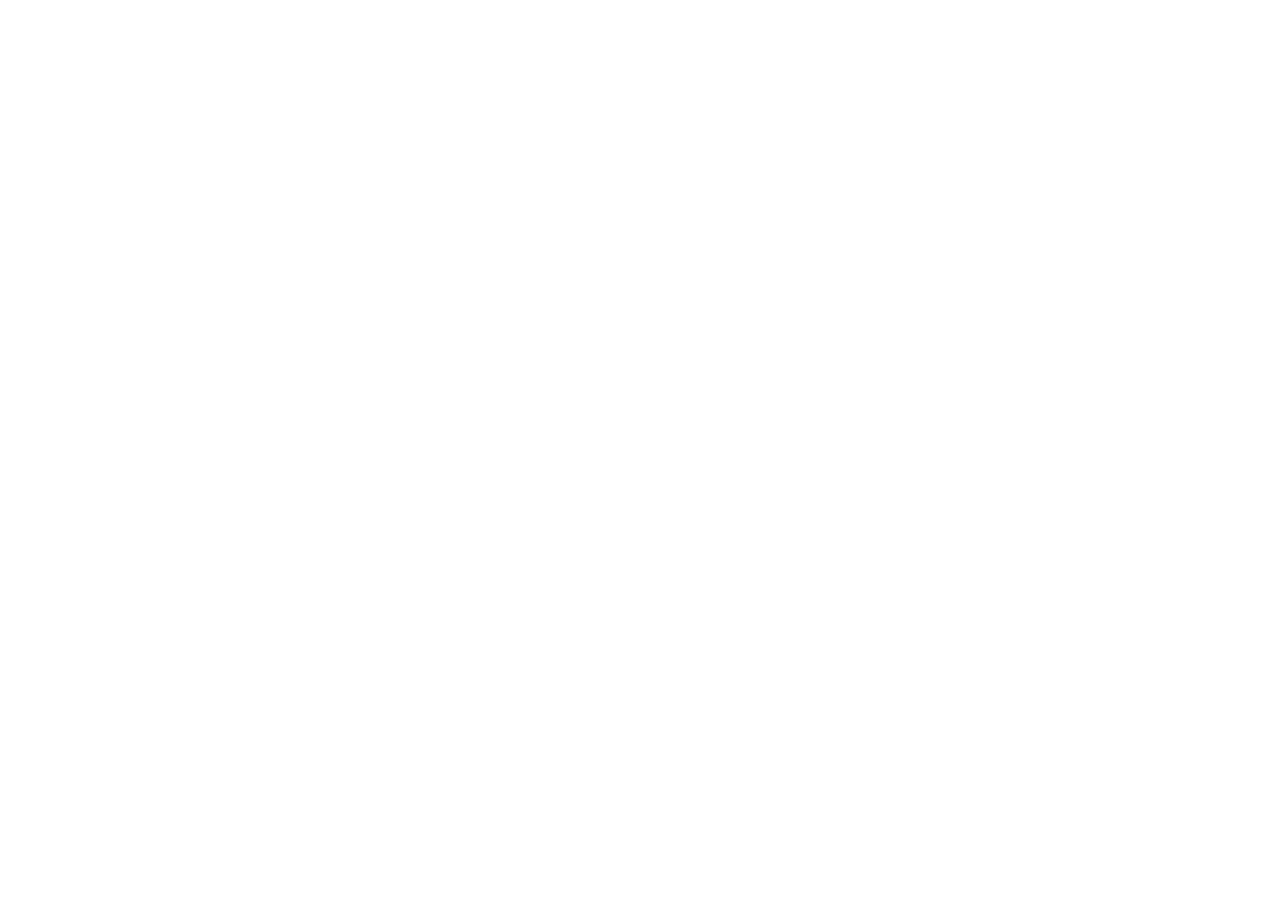
==== event.html @ 6a675188 "Created event.html for individual events" ====
<!DOCTYPE html>
<html lang="en">
<head>
    <meta charset="UTF-8">
    <meta http-equiv="X-UA-Compatible" content="IE=edge">
    <meta name="viewport" content="width=device-width, initial-scale=1.0">
    <title>Document</title>
</head>
<body>
    
</body>
</html>
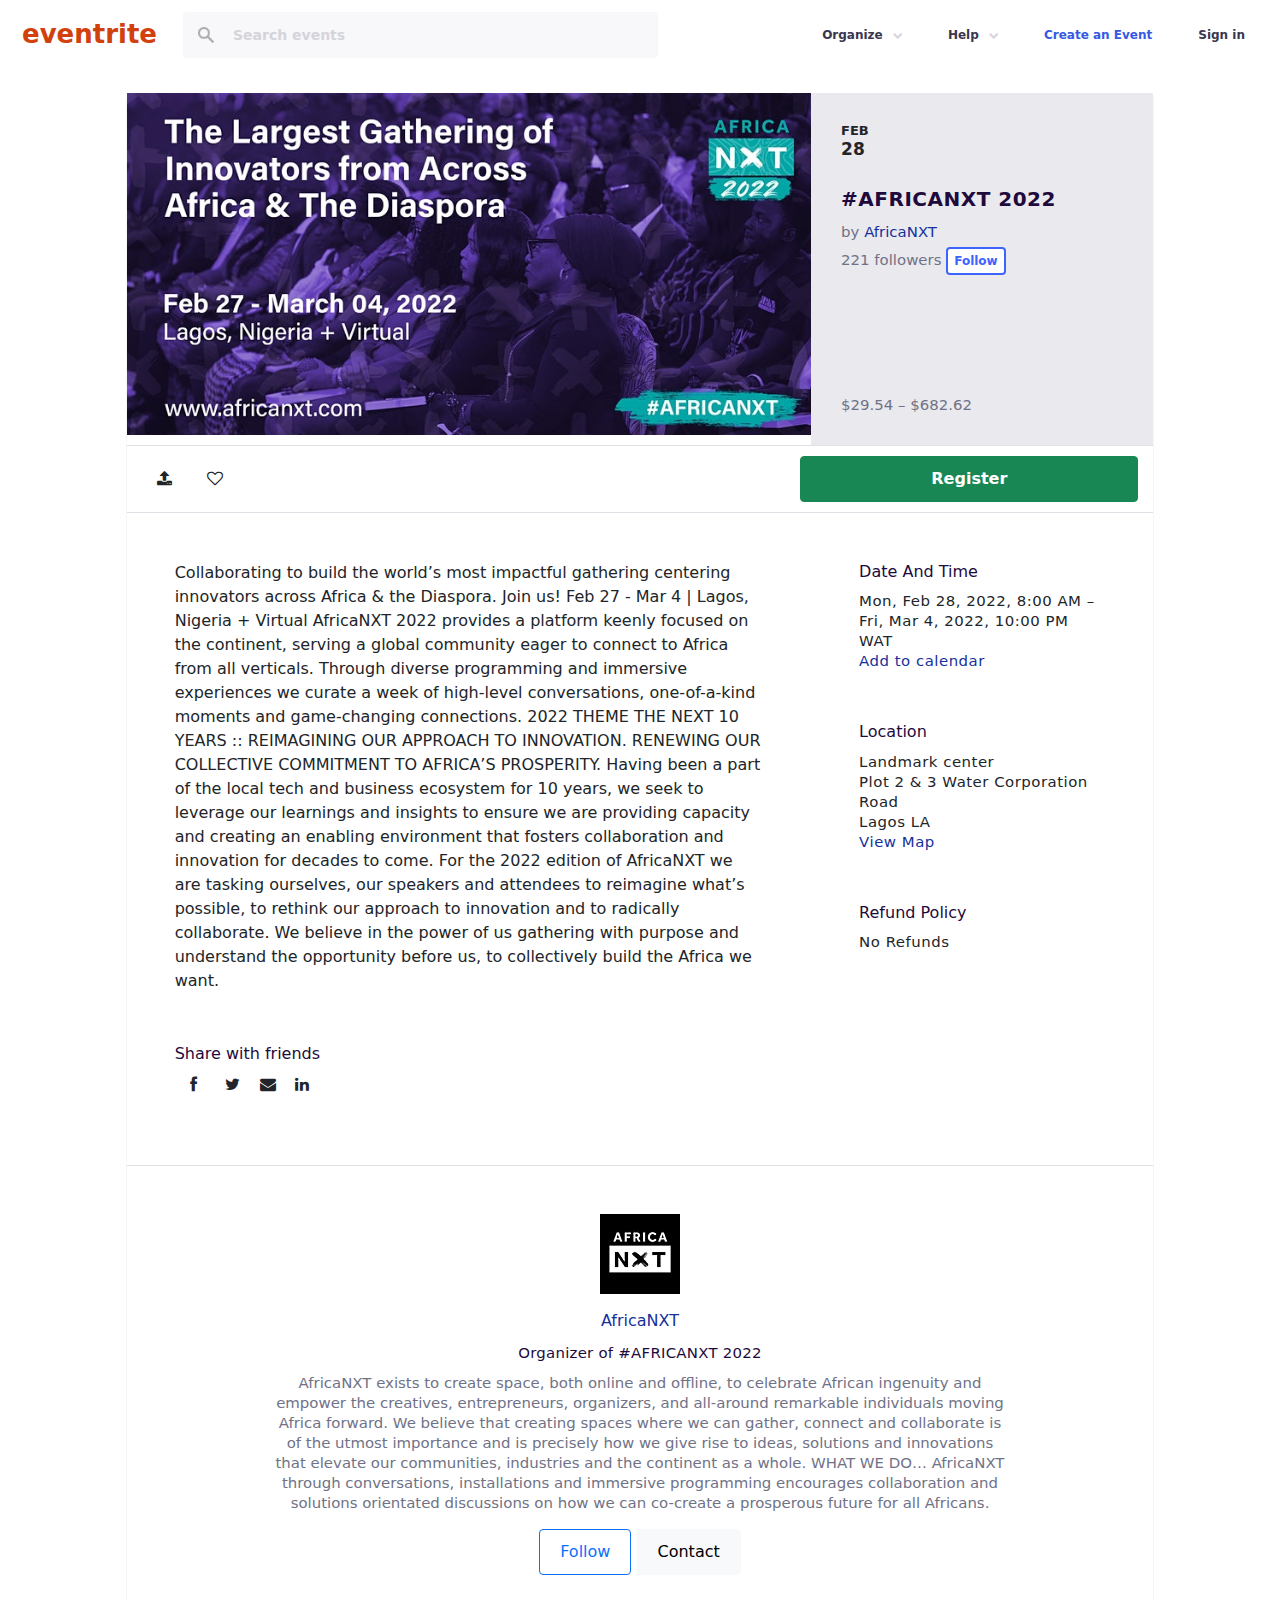
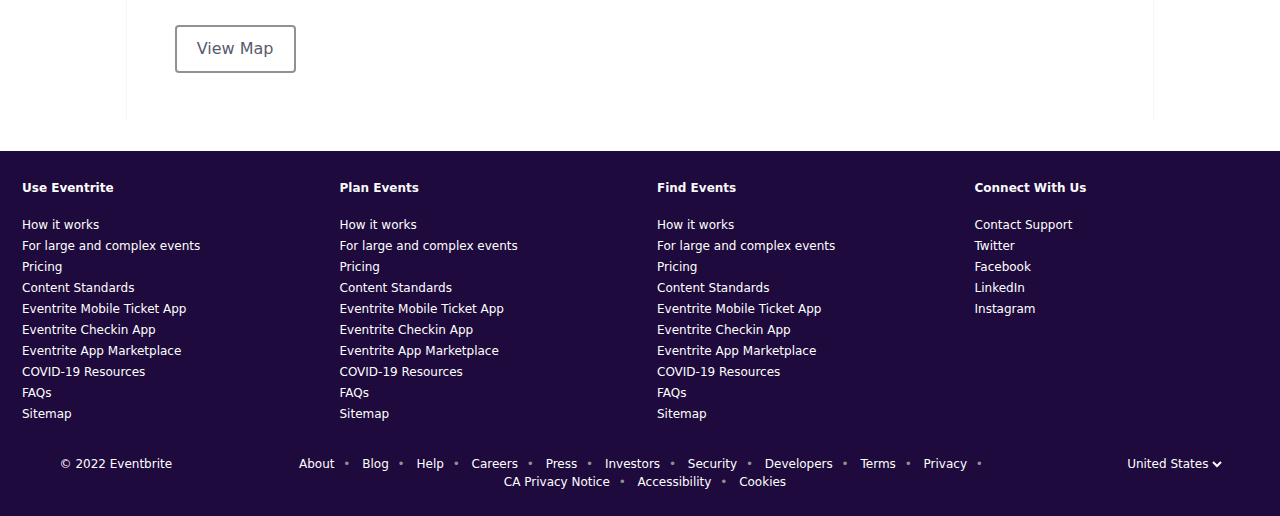
==== commit 4c7297a1: "Created the event page, fixed the navigation div bug, added pictures" ====
--- a/event.html
+++ b/event.html
@@ -4,9 +4,265 @@
     <meta charset="UTF-8">
     <meta http-equiv="X-UA-Compatible" content="IE=edge">
     <meta name="viewport" content="width=device-width, initial-scale=1.0">
-    <title>Document</title>
+    <title>Eventrite</title>
+    <link rel="stylesheet" href="assets/css/bootstrap.min.css">
+    <link rel="stylesheet" href="assets/css/styles.css">
+    <link rel="preconnect" href="https://fonts.googleapis.com">
+    <link rel="preconnect" href="https://fonts.gstatic.com" crossorigin>
+    <link href="https://fonts.googleapis.com/css2?family=Poppins:ital,wght@0,400;0,500;0,600;0,700;1,200&display=swap" rel="stylesheet"> 
+    <link rel="stylesheet" href="assets/font-awesome/css/font-awesome.css">
 </head>
 <body>
-    
+    <nav class="navbar navbar-expand-lg">
+        <div class="container-fluid">
+          <a class="navbar-brand" href="#">eventrite</a>
+          <button class="navbar-toggler" type="button" data-bs-toggle="collapse" data-bs-target="#navbarNav" aria-controls="navbarNav" aria-expanded="false" aria-label="Toggle navigation">
+            <span class="navbar-toggler-icon"><i class="fa fa-home"></i></span>
+          </button>
+          <div class="collapse navbar-collapse" id="navbarNav">
+            <form class="d-flex">
+                <input class="form-control search-header" type="search" placeholder="Search events" aria-label="Search">
+              </form>
+              <div class="ms-auto"></div>
+            <ul class="navbar-nav">
+              <li class="nav-item dropdown">
+                  <div class="dropdown">
+                    <a class="nav-link" href="#">Organize <i class="fa fa-chevron-down"></i></a>
+                    <div class="dropdown-content">
+                        <a href="#">Why Eventrite?</a>
+                        <a href="#">Pricing</a>
+                        <a href="#">Resources</a>
+                    </div>
+                  </div>               
+              </li>
+              <li class="nav-item dropdown">
+                <div class="dropdown">
+                  <a class="nav-link" href="#">Help <i class="fa fa-chevron-down"></i></a>
+                  <div class="dropdown-content">
+                      <a href="#">Find your ticket</a>
+                      <a href="#">Contact an event organizer</a>
+                      <a href="#">Visit help center</a>
+                  </div>
+                </div>               
+            </li>
+              <li class="nav-item">
+                <a class="nav-link exception" href="#">Create an Event</a>
+              </li>
+              <li class="nav-item">
+                <a class="nav-link" href="#">Sign in</a>
+              </li>
+            </ul>
+          </div>
+        </div>
+      </nav>
+<main>
+    <section class="section section-event bg-white">
+        <div class="container-fluid">
+            <div class="row ">
+                <div class="event-details d-grid col-md-10 mx-auto ">
+                    <div class="row mt-4 mx-2 gx-0">
+                        <div class="col-md-8 event-picture">
+                            <img class="img-fluid" src="assets/images/event-banner.jpg" alt="">
+                        </div>
+                        <div class="col-md-4 event-date-details">
+                            <div class="event-date">
+                                <p class="event-month"> FEB</p>
+                                <p class="event-day"> 28 </p>
+                            </div>
+                            <div class="event-details-two">
+                                <h1 class="event-title">#AFRICANXT 2022</h1>
+                                <span class="event-creator">by <a href="#">AfricaNXT</a></span>
+                                <span class="event-followership">221 followers <button class="btn btn-outline-primary">Follow</button></span>
+                                <span class="ticket-price">$29.54 – $682.62 </span>
+                            </div>
+                            
+                        </div>
+                        <div class="col-md-12 border-top border-bottom col-actions">
+                            <i class="fa fa-upload"></i> <i class="fa fa-heart-o"></i>
+                            <button class="btn btn-success pull-right">Register</button>
+                        </div>
+                        <div class="col-md-8 event-description p-5">
+                            <div class="event-desc-text">
+                                <p >
+
+                                    Collaborating to build the world’s most impactful gathering centering innovators across Africa & the Diaspora. Join us!
+                                    
+                                    Feb 27 - Mar 4 | Lagos, Nigeria + Virtual
+                                    
+                                    AfricaNXT 2022 provides a platform keenly focused on the continent, serving a global community eager to connect to Africa from all verticals. Through diverse programming and immersive experiences we curate a week of high-level conversations, one-of-a-kind moments and game-changing connections.
+                                    
+                                    2022 THEME
+                                    
+                                    THE NEXT 10 YEARS :: REIMAGINING OUR APPROACH TO INNOVATION. RENEWING OUR COLLECTIVE COMMITMENT TO AFRICA’S PROSPERITY.
+                                    
+                                    Having been a part of the local tech and business ecosystem for 10 years, we seek to leverage our learnings and insights to ensure we are providing capacity and creating an enabling environment that fosters collaboration and innovation for decades to come. For the 2022 edition of AfricaNXT we are tasking ourselves, our speakers and attendees to reimagine what’s possible, to rethink our approach to innovation and to radically collaborate. We believe in the power of us gathering with purpose and understand the opportunity before us, to collectively build the Africa we want.
+                                    
+                                </p>
+                            </div>
+                            
+                            <h3>Share with friends</h3>
+                            <p class="social-share"><i class="fa fa-facebook"></i> <i class="fa fa-twitter"></i> <i class="fa fa-envelope"></i> <i class="fa fa-linkedin"></i></p>
+
+                        </div>
+                        <div class="col-md-4 event-desc-dates p-5">
+                            <h3>Date and time</h3>
+                            <p>Mon, Feb 28, 2022, 8:00 AM –</p>
+                            <p>Fri, Mar 4, 2022, 10:00 PM WAT</p>
+                            <p><a href="#">Add to calendar</a></p>
+
+                            <h3>Location</h3>
+                            <p>Landmark center</p>
+                            <p>Plot 2 & 3 Water Corporation Road</p>
+                            <p>Lagos LA</p>
+                            <p><a href="#">View Map</a></p>
+
+                            <h3>Refund Policy</h3>
+                            <p>No Refunds</p>
+
+                        </div>
+                        <div class="col-md-12 other-details p-5 border-top justify-content-center text-center">
+                            <img class="" src="assets/images/brand-logo.jpg" alt="">
+                            <a href="">AfricaNXT</a>
+                            <span>Organizer of #AFRICANXT 2022</span>
+                            <p>
+                                
+
+AfricaNXT exists to create space, both online and offline, to celebrate African ingenuity and empower the creatives, entrepreneurs, organizers, and all-around remarkable individuals moving Africa forward. We believe that creating spaces where we can gather, connect and collaborate is of the utmost importance and is precisely how we give rise to ideas, solutions and innovations that elevate our communities, industries and the continent as a whole.
+
+        WHAT WE DO…
+
+AfricaNXT through conversations, installations and immersive programming encourages collaboration and solutions orientated discussions on how we can co-create a prosperous future for all Africans.
+
+                            </p>
+
+                            <button class="btn btn-outline-primary follow">Follow</button> <button class="btn btn-light contact">Contact</button>
+                            <button class="btn btn-outline-primary view-map">View Map</button>
+                        </div>
+                    </div>
+                </div>        
+            </div>
+        </div>
+    </section>
+</main>
+
+<footer>
+<div class="container-fluid">
+    <div class="row footer-top ">
+        <div class="col-md-3 d-none d-lg-block">
+            <h4>Use Eventrite</h4>
+            <ul class="list-unstyled">
+                <li>How it works</li>
+                <li>For large and complex events</li>
+                <li>Pricing</li>
+                <li>Content Standards</li>
+                <li>Eventrite Mobile Ticket App</li>
+                <li>Eventrite Checkin App</li>
+                <li>Eventrite App Marketplace</li>
+                <li>COVID-19 Resources</li>
+                <li>FAQs</li>
+                <li>Sitemap</li>
+            </ul>
+        </div>
+        <div class="col-md-3 d-none d-lg-block">
+            <h4  class="text-light">Plan Events</h4>
+            <ul class="list-unstyled">
+                <li>How it works</li>
+                <li>For large and complex events</li>
+                <li>Pricing</li>
+                <li>Content Standards</li>
+                <li>Eventrite Mobile Ticket App</li>
+                <li>Eventrite Checkin App</li>
+                <li>Eventrite App Marketplace</li>
+                <li>COVID-19 Resources</li>
+                <li>FAQs</li>
+                <li>Sitemap</li>
+            </ul>
+        </div>
+        <div class="col-md-3 d-none d-lg-block">
+            <h4  class="text-light">Find Events</h4>
+            <ul class="list-unstyled">
+                <li>How it works</li>
+                <li>For large and complex events</li>
+                <li>Pricing</li>
+                <li>Content Standards</li>
+                <li>Eventrite Mobile Ticket App</li>
+                <li>Eventrite Checkin App</li>
+                <li>Eventrite App Marketplace</li>
+                <li>COVID-19 Resources</li>
+                <li>FAQs</li>
+                <li>Sitemap</li>
+            </ul>
+        </div>
+        <div class="col-md-3 d-none d-lg-block">
+            <h4 class="text-light">Connect With Us</h4>
+            <ul class="list-unstyled">
+                <li>Contact Support</li>
+                <li>Twitter</li>
+                <li>Facebook</li>
+                <li>LinkedIn</li>
+                <li>Instagram</li>
+            </ul>
+        </div>
+    </div>
+    <div class="row footer-down mt-3 mb-1 text-center">
+        <div class="col-md-2">
+            <p>© 2022 Eventbrite</p>
+        </div>
+        <div class="col-md-8">
+            <ul class="list-inline">
+                <li class="list-inline-item">
+                    About
+                </li>
+                <li class="list-inline-item">
+                    Blog
+                </li>
+                <li class="list-inline-item">
+                    Help
+                </li>
+                <li class="list-inline-item">
+                    Careers
+                </li>
+                <li class="list-inline-item">
+                    Press
+                </li>
+                <li class="list-inline-item">
+                    Investors
+                </li>
+                <li class="list-inline-item">
+                    Security
+                </li>
+                <li class="list-inline-item">
+                    Developers
+                </li>
+                <li class="list-inline-item">
+                    Terms
+                </li>
+                <li class="list-inline-item">
+                    Privacy
+                </li>
+                <li class="list-inline-item">
+                    CA Privacy Notice
+                </li>
+                <li class="list-inline-item">
+                    Accessibility
+                </li>
+                <li class="list-inline-item">
+                    Cookies
+                </li>
+            </ul>
+        </div>
+        <div class="col-md-2">
+            <select class="country">
+                <option value="USA">United States</option>
+                <option value="es_AR" data-spec="select-option">Argentina</option>
+                <option value="en_AU" data-spec="select-option">Australia</option>
+            </select>
+        </div>
+    </div>
+</div>
+</footer>
+<script src="assets/js/jquery-3.6.0.min.js"></script>
+<script src="assets/js/popper.min.js"></script>
+<script src="assets/js/bootstrap.min.js"></script>
 </body>
 </html>--- a/assets/css/styles.css
+++ b/assets/css/styles.css
@@ -0,0 +1,840 @@
+:root {
+    --Poppins-font: "poppins", cursive;
+    --Rubik-font: "Rubik", cursive;
+    --orange-theme: #d1410c;
+    font-size: 16px;
+}
+
+* {
+    box-sizing: border-box;
+}
+
+
+header,
+section {
+    overflow-x: hidden;
+}
+
+.navbar {
+    padding: 0;
+
+}
+
+.navbar .container-fluid a.navbar-brand {
+    padding: 15px 10px 15px 10px;
+    color: var(--orange-theme);
+    font-weight: 700;
+    font-size: 26px;
+
+}
+
+.navbar .container-fluid .navbar-collapse .d-flex .search-header {
+    background: url(../images/search-icon.png) no-repeat 0 6px #F8F7FA;
+    background-size: 16px 16px;
+    background-position-y: center;
+    background-position-x: 15px;
+    border: none;
+    height: 46px;
+    font-size: 16px;
+    font-weight: 700;
+    min-width: 475px;
+    padding-left: 50px;
+    outline: none;
+}
+
+.navbar .container-fluid .navbar-collapse .d-flex .search-header:focus {
+    outline: none;
+}
+
+.navbar .container-fluid .navbar-collapse .d-flex .search-header::placeholder {
+    color: #D5D4DA;
+    font-size: 14px;
+    font-weight: 700;
+    text-align: left;
+    left: 10px;
+}
+
+.navbar .container-fluid .navbar-collapse .navbar-nav li.nav-item {
+    padding: 0 15px 0 15px;
+
+}
+
+
+.navbar .container-fluid .navbar-collapse .navbar-nav li.nav-item .dropdown .nav-link {
+    font-size: 12px;
+    font-weight: 700;
+    color: #39364F;
+}
+
+.navbar .container-fluid .navbar-collapse .navbar-nav li.nav-item .dropdown .nav-link i {
+    color: #D5D4DA;
+    font-size: 10px;
+    padding-left: 6px;
+}
+
+.navbar .container-fluid .navbar-collapse .navbar-nav li.nav-item .nav-link {
+    font-size: 12px;
+    font-weight: 700;
+    color: #39364F;
+}
+
+.navbar .container-fluid .navbar-collapse .navbar-nav li.nav-item .exception {
+    font-size: 12px;
+    font-weight: 700;
+    color: #3659e3;
+
+}
+
+.dropdown-content {
+    display: none;
+    position: absolute;
+    background: white;
+    min-width: 250px;
+    box-shadow: 0px 2px 15px 0px rgba(0, 0, 0, 0.2);
+    z-index: 1000;
+    right: 0px;
+}
+
+.dropdown-content a {
+    color: #919094;
+    padding: 15px 16px;
+    text-decoration: none;
+    display: block;
+    font-size: 14px;
+}
+
+.dropdown-content a:hover {
+    background: #F8F7FA;
+    color: #39364F;
+}
+
+.dropdown:hover .dropdown-content {
+    display: block;
+}
+
+header .container-fluid .container-bg {
+    background-image: url('../images/container-bg.jpg');
+    background-repeat: no-repeat;
+    background-position: center;
+    height: 398px;
+    background-size: cover;
+}
+
+header .container-fluid .container-bg .bg-splash #home-header-text_svg {
+    max-height: 220px;
+    display: block;
+    margin: 70px 10px 10px 50px;
+
+}
+
+header .container-fluid .container-bg .bg-splash a {
+    max-height: 200px;
+    color: #fff;
+    background-color: var(--orange-theme);
+    border-color: var(--orange-theme);
+    font-weight: 600;
+    font-size: 14px;
+    margin: 10px 10px 10px 50px;
+}
+
+.section {
+    margin-bottom: 30px;
+}
+
+
+
+.section-one .container-fluid .row .notification .notify-message {
+    margin-top: 30px;
+    padding: 15px 6px 1px 20px;
+    border-left: 4px solid var(--orange-theme);
+    box-shadow: 0px 2px 15px 0px rgba(0, 0, 0, 0.2);
+    border-radius: 5px;
+    width: 94%;
+}
+
+.section-one .container-fluid .row .notification .notify-message h5 {
+    font-size: 18px;
+    font-weight: 600;
+}
+
+.section-one .container-fluid .row .notification .notify-message p {
+    font-size: 14px;
+    font-weight: 500;
+}
+
+.section-one .container-fluid .row .col-md-12 h1 {
+    font-size: 40px;
+    font-weight: 900;
+}
+
+.section-one .container-fluid .row .col-md-12 {
+    margin-top: 30px;
+}
+
+.section-one .container-fluid .row .col-md-12 .h1 {
+    font-size: 30px;
+    font-weight: 700;
+}
+
+.section-one .container-fluid .row .col-md-12 .h1 i {
+    font-size: 22px;
+    color: #3659e3;
+}
+
+.section-one .container-fluid .row .col-md-12 .h1 #input {
+    font-size: 30px;
+    font-weight: 700;
+    color: #3659e3;
+    opacity: 100%;
+    border-bottom: 2px solid #D5D4DA;
+    outline: none;
+    min-width: 50px;
+    padding-right: 5px;
+    transition: padding 200ms;
+}
+
+.section-one .container-fluid .row .col-md-12 .h1 #input:empty:before {
+    content: "Kaduna";
+    color: #3659e3;
+}
+
+.section-one .container-fluid .row .col-md-12 .h1 #input:empty:focus:before {
+    color: #D5D4DA;
+}
+
+.section-one .container-fluid .row .col-md-12 .h1 #input:focus {
+    padding-bottom: 3px;
+
+}
+
+.section-one .container-fluid .row .col-md-12 ul.nav {
+    font-size: 14px;
+    font-weight: 700;
+    overflow-x: auto;
+
+
+}
+
+.section-one .container-fluid .row .col-md-12 ul.nav li.nav-item {
+    color: #a0a0a0;
+    padding: 10px 20px;
+}
+
+.section-one .container-fluid .row .col-md-12 ul.nav li.nav-item:first-child {
+    padding: 10px 20px 10px 0px;
+}
+
+.section-one .container-fluid .row .col-md-12 ul.nav li.nav-item a {
+    color: #a0a0a0;
+    padding: 0 0 7px 0;
+}
+
+.section-one .container-fluid .row .col-md-12 ul.nav li.nav-item a.active {
+    color: #3659e3;
+    border-bottom: 2px solid #3659e3;
+}
+
+.section-one .container-fluid .row .col-md-12 ul.nav li.nav-item a:not(.active):hover {
+    color: #1E0A3C;
+    border-bottom: 2px solid #1E0A3C;
+}
+
+.section-one .container-fluid .row .col-md-12 .events-list-heading {
+    color: #1E0A3C;
+    font-size: 1.5rem;
+    font-weight: 700;
+    padding-bottom: 30px;
+
+}
+
+.section-one .container-fluid .events-group .col-md-3 .card {
+    border: none;
+    position: relative;
+}
+
+.section-one .container-fluid .events-group .col-md-3 .card:not(.event-info) {
+    border: none;
+    box-shadow: 0px 1px 8px 0.2px rgba(61, 61, 61, 0.2);
+    transition: box-shadow 200ms;
+}
+
+.section-one .container-fluid .events-group .col-md-3 .card:not(.event-info):hover {
+    box-shadow: 0px 0px 50px 2px rgba(61, 61, 61, 0.2);
+}
+
+.section-one .container-fluid .events-group .col-md-3 .card .card-body .card-title {
+    color: #39364f;
+    font-weight: 700;
+    font-size: 1.125rem;
+}
+
+.section-one .container-fluid .events-group .col-md-3 .card .card-body h6.text-time {
+    color: #f05537;
+    font-weight: 600;
+    font-size: .875rem;
+    margin: 10px 0;
+}
+
+.section-one .container-fluid .events-group .col-md-3 .card .card-body h6.text-address {
+    color: #6f7287;
+    font-weight: 400;
+    font-size: .875rem;
+    margin: 10px 0;
+}
+
+.section-one .container-fluid .events-group .col-md-3 .card .card-body h6.text-price {
+    color: #6f7287;
+    font-weight: 400;
+    font-size: .875rem;
+    margin: 10px 0;
+}
+
+.section-one .container-fluid .events-group .col-md-3 .card .card-body p.text-creator {
+    color: #39364f;
+    font-weight: 600;
+    font-size: .875rem;
+    padding: 0 0;
+    margin: 0 0;
+}
+
+.section-one .container-fluid .events-group .col-md-3 .card .card-body p.text-traction {
+    color: #39364f;
+    font-weight: 600;
+    font-size: .875rem;
+}
+
+
+
+.section-one .container-fluid .events-group .col-md-3 .event-info .card-body h5.card-title {
+    color: #39364f;
+    font-weight: 600;
+    font-size: 1.125rem;
+}
+
+.section-one .container-fluid .events-group .col-md-3 .event-info .card-body p.card-text {
+    color: #39364f;
+    font-weight: 600;
+    font-size: 14px;
+}
+
+.section-one .container-fluid .events-group .col-md-3 .event-info {
+    background-color: #ECDCE6;
+}
+
+.section-one .container-fluid .events-group .col-md-3 .event-info .card-img-overlay a {
+    max-height: 200px;
+    color: #fff;
+    background-color: var(--orange-theme);
+    border-color: var(--orange-theme);
+    font-weight: 600;
+    font-size: 14px;
+    top: 100px;
+    position: relative;
+    padding: 10px 20px;
+}
+
+
+.section-one .container-fluid .events-group .col-md-3 .event-info .card-img-overlay a:hover {
+    background-color: #f05537;
+}
+
+.section-one .container-fluid .events-group .col-md-3 .card:not(.event-info) .card-img-overlay a {
+
+    color: #595b6b;
+    background-color: #fff;
+    border: 1px solid #dbdae3;
+    font-weight: 800;
+    font-size: 16px;
+    top: 120px;
+    position: absolute;
+    border-radius: 100px;
+    padding: 5px 10px 5px 10px;
+    width: min-content;
+    left: 80%;
+}
+
+
+.section-one .container-fluid .events-group .col-md-3 .card:not(.event-info) .card-img-overlay a:hover {
+    background-color: #dbdae3;
+}
+
+
+.section-one .container-fluid .row .col-md-12 .d-grid button {
+    color: #595b6b;
+    font-size: 14px;
+    font-weight: 600;
+}
+
+
+.btn.btn-outline-gray {
+    border: 2px solid rgb(177, 177, 177);
+}
+
+
+/* Login section */
+
+main.login .container-fluid .row .col-md-6 div h1 {
+    padding: 0px 10px 1px 0px;
+    color: var(--orange-theme);
+    font-weight: 700;
+    font-size: 26px;
+
+}
+
+main.login .container-fluid .row .col-md-6 div h2 {
+    padding: 0px 10px 15px 0px;
+    color: #1E0A3C;
+    font-weight: 700;
+    font-size: 3.25rem;
+
+}
+
+main.login .container-fluid .row .col-md-6 .d-grid a {
+    text-decoration: none;
+    color: #3659e3;
+    font-size: 14px;
+    font-weight: 600;
+    padding: 5px 20px;
+    display: block;
+    min-width: 400px;
+}
+
+main.login .container-fluid .row .col-md-6 .d-grid a:hover {
+    background: #F8F7FA;
+}
+
+main.login .container-fluid .row .col-md-6 .d-grid a.login-alt:first-of-type {
+    margin-top: 2px;
+}
+
+main.login .container-fluid .row .col-md-6 .d-grid a.login-alt:last-of-type {
+    margin-top: 15px;
+}
+
+main.login .container-fluid .row .col-md-6 .d-grid h6 {
+    margin: 10px 0 20px;
+    width: 360px;
+    text-align: center;
+    border-bottom: 1px solid rgb(177, 177, 177);
+    line-height: 0.01em;
+
+}
+
+main.login .container-fluid .row .col-md-6 .d-grid h6 span {
+    background: #fff;
+    padding: 0 10px;
+    border: 1px solid rgb(177, 177, 177);
+    border-radius: 10px;
+    font-weight: 600;
+    font-size: 12px;
+    color: #39364f;
+}
+
+main.login .container-fluid .row .col-md-6 div form .form-label.text {
+    width: min-content;
+    border: 1px solid rgb(170, 170, 170);
+    border-radius: 2px;
+}
+
+label {
+    font-size: 12px;
+    font-weight: 600;
+    color: rgb(136, 136, 136);
+    margin: 0 5px 3px 10px;
+}
+
+main.login .container-fluid .row .col-md-6 div form .form-label.text input {
+    font-size: 14px;
+    font-weight: 600;
+    min-width: 350px;
+    outline: none;
+    color: rgb(87, 87, 87);
+    margin: 0 5px 3px 5px;
+    border: none;
+}
+
+main.login .container-fluid .row .col-md-6 div form .form-label.text:focus-within {
+    color: #3659e3;
+    border: 2px solid #3659e3;
+    height: auto;
+}
+
+.login-frontend .submit-container .submit {
+    max-height: 200px;
+    color: #fff;
+    background-color: var(--orange-theme);
+    border: 0;
+    border-radius: 4px;
+    font-weight: 600;
+    font-size: 14px;
+    padding: 10px 20px;
+    display: block;
+    min-width: 360px;
+    margin: 8px 0px;
+}
+
+.login-frontend .submit-container .submit:hover {
+    background-color: #f05537;
+}
+
+
+.login-frontend .email-link-container .email-link {
+    max-height: 200px;
+    color: #39364f;
+    background: none;
+    border: 2px solid #6f7287;
+    border-radius: 4px;
+    font-weight: 600;
+    font-size: 14px;
+    padding: 10px 20px;
+    display: block;
+    min-width: 360px;
+    margin: 8px 0px;
+}
+
+.login-frontend .email-link-container .email-link:hover {
+    background: #f8f7fa;
+}
+
+main.login .container-fluid .row .login-bg {
+    background: url(../images/login.jpg) no-repeat;
+    background-size: cover;
+    background-position: center;
+}
+
+
+
+
+/* signup section */
+
+main.signup .container-fluid .row .col-md-6 div h1 {
+    padding: 0px 10px 1px 0px;
+    color: var(--orange-theme);
+    font-weight: 700;
+    font-size: 26px;
+
+}
+
+main.signup .container-fluid .row .col-md-6 div h2 {
+    padding: 0px 10px 15px 0px;
+    color: #1E0A3C;
+    font-weight: 700;
+    font-size: 3.25rem;
+
+}
+
+main.signup .container-fluid .row .col-md-6 .d-grid a {
+    text-decoration: none;
+    color: #3659e3;
+    font-size: 14px;
+    font-weight: 600;
+    padding: 5px 20px;
+    display: block;
+    min-width: 400px;
+}
+
+main.signup .container-fluid .row .col-md-6 .d-grid a:hover {
+    background: #F8F7FA;
+}
+
+main.signup .container-fluid .row .col-md-6 .d-grid a.login-alt:first-of-type {
+    margin-top: 2px;
+}
+
+main.signup .container-fluid .row .col-md-6 .d-grid a.login-alt:last-of-type {
+    margin-top: 15px;
+}
+
+main.signup .container-fluid .row .col-md-6 .d-grid h6 {
+    margin: 10px 0 20px;
+    width: 360px;
+    text-align: center;
+    border-bottom: 1px solid rgb(177, 177, 177);
+    line-height: 0.01em;
+
+}
+
+main.signup .container-fluid .row .col-md-6 .d-grid h6 span {
+    background: #fff;
+    padding: 0 10px;
+    border: 1px solid rgb(177, 177, 177);
+    border-radius: 10px;
+    font-weight: 600;
+    font-size: 12px;
+    color: #39364f;
+}
+
+main.signup .container-fluid .row .col-md-6 div form .form-label.text {
+    width: min-content;
+    border: 1px solid rgb(170, 170, 170);
+    border-radius: 2px;
+}
+
+main.signup .container-fluid .row .col-md-6 div form .form-label.text input {
+    font-size: 14px;
+    font-weight: 600;
+    min-width: 350px;
+    outline: none;
+    color: rgb(87, 87, 87);
+    margin: 0 5px 3px 5px;
+    border: none;
+}
+
+main.signup .container-fluid .row .col-md-6 div form .form-label.text:focus-within {
+    color: #3659e3;
+    border: 2px solid #3659e3;
+    height: auto;
+}
+
+.signup-frontend .submit-container .submit {
+    max-height: 200px;
+    color: #fff;
+    background-color: var(--orange-theme);
+    border: 0;
+    border-radius: 4px;
+    font-weight: 600;
+    font-size: 14px;
+    padding: 10px 20px;
+    display: block;
+    min-width: 360px;
+    margin: 8px 0px;
+}
+
+.signup-frontend .submit-container .submit:hover {
+    background-color: #f05537;
+}
+
+
+main.signup .container-fluid .row .signup-bg {
+    background: url(../images/signup.jpg) no-repeat;
+    background-size: cover;
+    background-position: center;
+}
+
+/*event*/
+
+.section-event .container-fluid .row .event-details .row {
+
+    border-radius: 5px 5px 0px 0px;
+    box-shadow: 0px 1px 1px #a0a0a0;
+}
+
+.section-event .container-fluid .row .event-details .row .event-date-details {
+    background: #EAE9ED;
+    padding: 30px;
+}
+
+.section-event .container-fluid .row .event-details .row .event-date-details .event-month,
+.event-date {
+    margin-bottom: 30px;
+}
+
+.section-event .container-fluid .row .event-details .row .event-date-details .event-month,
+.event-day {
+    line-height: 1.2em;
+    margin-bottom: 0px;
+
+}
+
+.section-event .container-fluid .row .event-details .row .event-date-details .event-month {
+    font-size: 13px;
+    font-weight: 600;
+}
+
+.section-event .container-fluid .row .event-details .row .event-date-details .event-day {
+    font-size: 17px;
+    font-weight: 600;
+}
+
+.section-event .container-fluid .row .event-details .row .event-details-two {
+    font-size: .9333333333rem;
+    line-height: 1.25rem;
+    color: #6F7287;
+    font-weight: 400;
+    text-align: left;
+
+}
+
+.section-event .container-fluid .row .event-details .row .event-details-two h1 {
+    margin: 0 auto;
+    -webkit-line-clamp: 4;
+    -webkit-box-orient: vertical;
+    overflow: hidden;
+    text-overflow: ellipsis;
+    color: #1E0A3C;
+    font-weight: 600;
+    font-size: 20px;
+    line-height: 21px;
+    letter-spacing: .5px;
+    word-break: break-word;
+}
+
+.section-event .container-fluid .row .event-details .row .event-details-two .event-creator {
+    display: block;
+    margin-top: 12px;
+}
+
+.section-event .container-fluid .row .event-details .row .event-details-two .event-creator a {
+    color: #16319d;
+    text-decoration: none;
+}
+
+.section-event .container-fluid .row .event-details .row .event-details-two .event-followership {
+    display: block;
+    margin-top: 5px;
+}
+
+.section-event .container-fluid .row .event-details .row .event-details-two .event-followership button {
+    background: white;
+    font-weight: 600;
+    font-size: 12px;
+    padding: 3px 6px;
+    border: 2px solid #3d64ff;
+    color: #3d64ff;
+}
+
+.section-event .container-fluid .row .event-details .row .event-details-two .ticket-price {
+    display: block;
+    margin-top: 120px;
+}
+
+.section-event .container-fluid .row .event-details .row .col-actions {
+    padding: 10px 15px;
+}
+
+.section-event .container-fluid .row .event-details .row .col-actions i {
+    margin: 15px;
+    font: 14px;
+
+}
+
+.section-event .container-fluid .row .event-details .row .col-actions button {
+    padding: 10px 130px;
+    font: 14px;
+    font-weight: 600;
+}
+
+.section-event .container-fluid .row .event-details .row .event-description {
+    font-size: 16px;
+    line-height: 1.5rem;
+}
+
+.section-event .container-fluid .row .event-details .row .event-description .event-desc-text {
+    margin-bottom: 50px;
+}
+
+.section-event .container-fluid .row .event-details .row .event-description h3 {
+    color: #1E0A3C;
+    line-height: 1.4rem;
+    font-size: 1rem;
+    font-weight: 400;
+}
+
+.section-event .container-fluid .row .event-details .row .event-description .social-share i {
+    width: 24px;
+    height: 24px;
+    padding: 0px 15px;
+}
+
+.section-event .container-fluid .row .event-details .row .event-desc-dates h3 {
+    color: #1E0A3C;
+    line-height: 1.4rem;
+    font-size: 1rem;
+    font-weight: 400;
+    text-transform: capitalize;
+}
+
+.section-event .container-fluid .row .event-details .row .event-desc-dates h3:not(:first-of-type) {
+    margin-top: 50px;
+}
+
+.section-event .container-fluid .row .event-details .row .event-desc-dates p {
+    font-size: .9333333333rem;
+    line-height: 1.25rem;
+    letter-spacing: .5px;
+    font-weight: 400;
+    margin: 0;
+}
+
+.section-event .container-fluid .row .event-details .row .event-desc-dates p a {
+    text-decoration: none;
+    color: #16319d;
+}
+
+.section-event .container-fluid .row .other-details img {
+    padding-bottom: 5px;
+}
+
+.section-event .container-fluid .row .other-details a {
+    padding-top: 10px;
+    display: block;
+    text-decoration: none;
+    color: #16319d;
+}
+
+.section-event .container-fluid .row .other-details span {
+    color: #1E0A3C;
+    font-size: .9333333333rem;
+    line-height: 1.25rem;
+    font-weight: 400;
+    padding: 10px 0px;
+    letter-spacing: .25px;
+    display: block;
+}
+
+.section-event .container-fluid .row .other-details p {
+    color: #6F7287;
+    word-wrap: break-word;
+    font-size: .9333333333rem;
+    line-height: 1.25rem;
+    font-weight: 400;
+    padding: 0 100px;
+
+}
+
+.section-event .container-fluid .row .other-details button {
+    padding: 10px 20px;
+}
+
+.section-event .container-fluid .row .other-details button.view-map {
+    display: block;
+    margin-top: 50px;
+    border: 2px solid #919094;
+    color: #595b6b;
+    font-weight: 500;
+}
+
+/* footer */
+footer {
+    background: #1E0A3C;
+    color: white;
+    font-size: 12px;
+    padding: 20px 0px 5px 10px;
+}
+
+footer .container-fluid .footer-top .col-md-3 h4 {
+    font-size: 12px;
+    font-weight: 700;
+    margin: 10px 0px 20px 0px;
+}
+
+footer .container-fluid .footer-top .col-md-3 ul li {
+    margin: 3px 0px 3px 0px;
+}
+
+footer .container-fluid .footer-down .col-md-8 ul li:after {
+    content: "\2022";
+    padding-left: 5px;
+    color: #919094;
+}
+
+footer .container-fluid .footer-down .col-md-8 ul li:last-child::after {
+    content: none;
+}
+
+footer .container-fluid .footer-down .col-md-2 select {
+    background: #1E0A3C;
+    color: white;
+    border: none;
+
+}